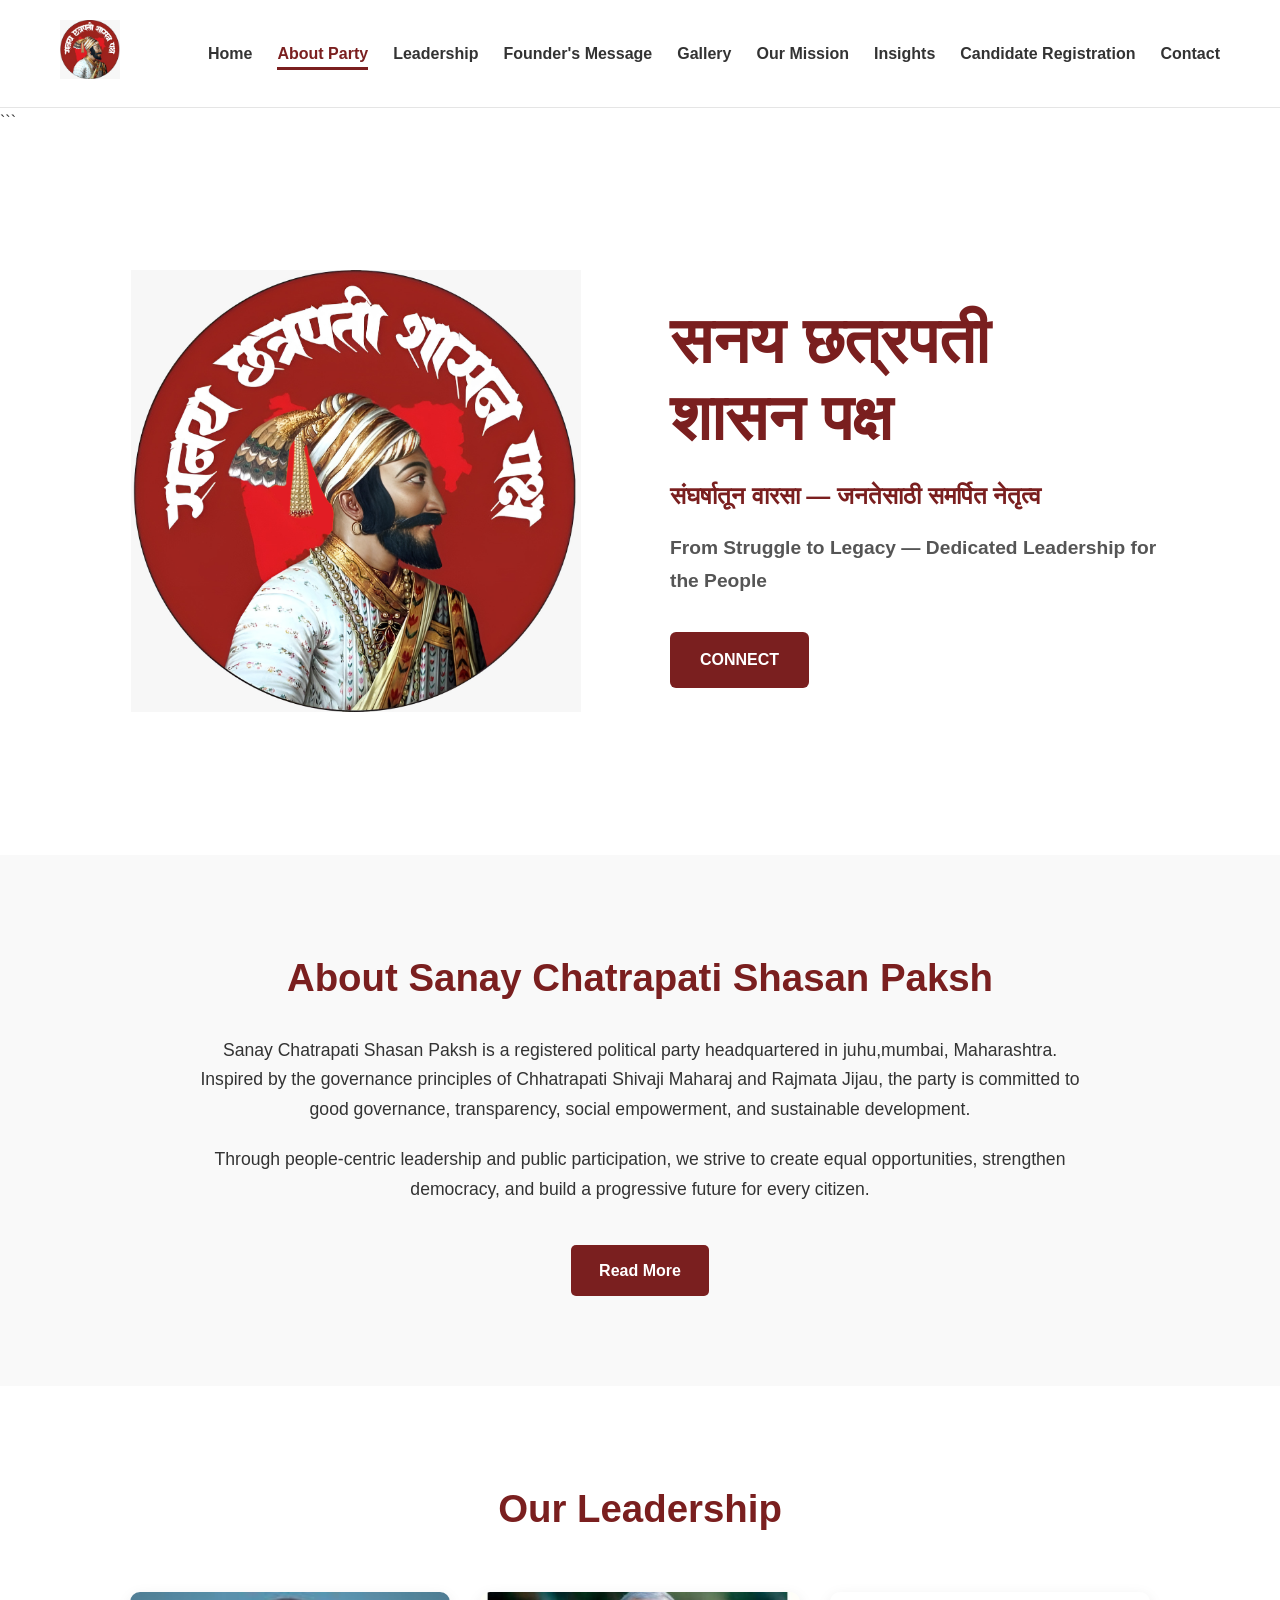
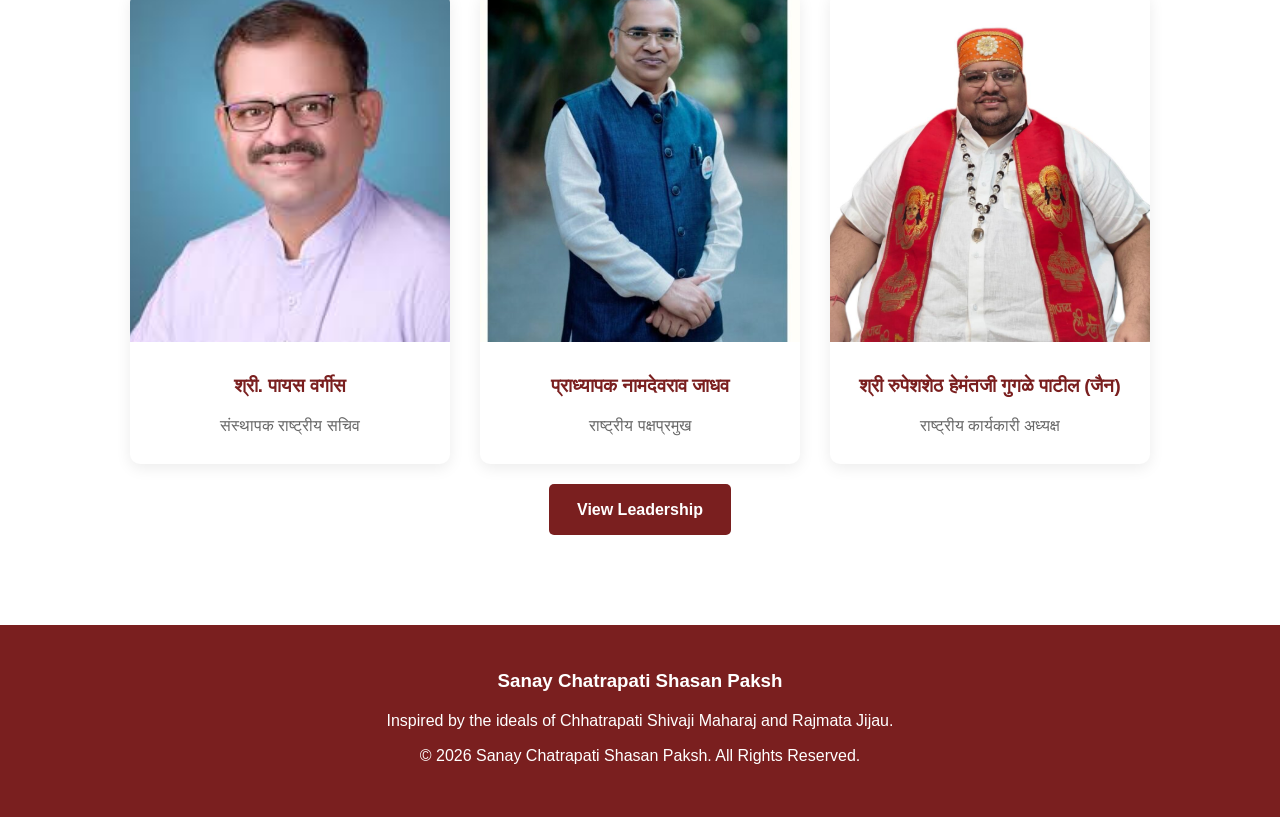
==== index.html @ 68e88aa5 "Add files via upload" ====
<!DOCTYPE html>

<html lang="en">

<head>
    <meta charset="UTF-8">
    <meta name="viewport" content="width=device-width, initial-scale=1.0">
    <title>सनय छत्रपतीशासन पक्ष</title>
    <link rel="stylesheet" href="style.css">
</head>

<body>

    <!-- Header -->
    <header>
        <nav class="navbar">
            <div class="logo-text">
                <img src="logo.jpeg" alt="Party Logo" class="logo-small">
            </div>

            <ul class="nav-links">
                <li><a href="index.html">Home</a></li>
                <li><a href="about.html" class="active">About Party</a></li>
                <li><a href="leadership.html">Leadership</a></li>
                <li><a href="founders-message.html">Founder's Message</a></li>
                <li><a href="gallery.html">Gallery</a></li>
                <li><a href="mission.html">Our Mission</a></li>
                <li><a href="insights.html">Insights</a></li>
                <li><a href="candidate-registration.html">Candidate Registration</a></li>
                <li><a href="contact.html">Contact</a></li>
            </ul>
        </nav>
        ```

        <!-- Hero Section -->
        <section class="hero">

            <div class="hero-left">
                <img src="logo.jpeg" alt="Sanay Chatrapati Shasan Paksh Logo" class="hero-logo">
            </div>

            <div class="hero-right">

                <h1>
                    सनय छत्रपती<br>
                    शासन पक्ष
                </h1>

                <h3 class="marathi-slogan">
                    संघर्षातून वारसा — जनतेसाठी समर्पित नेतृत्व
                </h3>

                <h4 class="english-slogan">
                    From Struggle to Legacy — Dedicated Leadership for the People
                </h4>

                <a href="contact.html" class="connect-btn">
                    CONNECT
                </a>

            </div>

        </section>

        <!-- About Preview -->

        <section class="about-preview">

            <h2>About Sanay Chatrapati Shasan Paksh</h2>

            <p>
                Sanay Chatrapati Shasan Paksh is a registered political party
                headquartered in juhu,mumbai, Maharashtra. Inspired by the governance
                principles of Chhatrapati Shivaji Maharaj and Rajmata Jijau,
                the party is committed to good governance, transparency,
                social empowerment, and sustainable development.
            </p>

            <p>
                Through people-centric leadership and public participation,
                we strive to create equal opportunities, strengthen democracy,
                and build a progressive future for every citizen.
            </p>

            <a href="about.html" class="read-more-btn">
                Read More
            </a>

        </section>

        <!-- Leadership Preview -->

        <section class="leadership-preview">

            <h2>Our Leadership</h2>

            <div class="leaders-container">

                <div class="leader-card">
                    <img src="Pius-Pullikottil.jpg" alt="श्री. पायस वर्गीस">
                    <h3>श्री. पायस वर्गीस</h3>
                    <p>संस्थापक राष्ट्रीय सचिव</p>
                </div>

                <div class="leader-card">
                    <img src="namdevrao-jadhav.jpg" alt="प्राध्यापक नामदेवराव जाधव">
                    <h3>प्राध्यापक नामदेवराव जाधव</h3>
                    <p>राष्ट्रीय पक्षप्रमुख</p>
                </div>

                <div class="leader-card">
                    <img src="rupesh-gugale.jpeg" alt="श्री रुपेशशेठ हेमंतजी गुगळे पाटील (जैन)">
                    <h3>श्री रुपेशशेठ हेमंतजी गुगळे पाटील (जैन)</h3>
                    <p> राष्ट्रीय कार्यकारी अध्यक्ष</p>
                </div>

            </div>

            <a href="leadership.html" class="read-more-btn">
                View Leadership
            </a>

        </section>

        <!-- Footer -->

        <footer>

            <h3>Sanay Chatrapati Shasan Paksh</h3>

            <p>
                Inspired by the ideals of Chhatrapati Shivaji Maharaj and
                Rajmata Jijau.
            </p>

            <p>
                © 2026 Sanay Chatrapati Shasan Paksh. All Rights Reserved.
            </p>

        </footer>

</body>

</html>
---- style.css ----
/* =========================
GLOBAL STYLES
========================= */

* {
    margin: 0;
    padding: 0;
    box-sizing: border-box;
}

body {
    font-family: Arial, Helvetica, sans-serif;
    background: #ffffff;
    color: #333333;
    line-height: 1.7;
}

/* =========================
NAVBAR
========================= */

.navbar {
    display: flex;
    justify-content: space-between;
    align-items: center;
    padding: 20px 60px;
    background: #ffffff;
    border-bottom: 1px solid #e5e5e5;
    position: sticky;
    top: 0;
    z-index: 1000;
}

.logo-small {
    width: 60px;
}

.nav-links {
    display: flex;
    list-style: none;
    gap: 25px;
}

.nav-links a {
    text-decoration: none;
    color: #333333;
    font-weight: 600;
    transition: 0.3s;
}

.nav-links a:hover {
    color: #7A1F1F;
}

.nav-links a.active {
    color: #7A1F1F;
    font-weight: bold;
    border-bottom: 3px solid #7A1F1F;
    padding-bottom: 5px;
}

/* =========================
HERO SECTION
========================= */
.hero {
    display: flex;
    align-items: center;
    justify-content: center;
    gap: 60px;
    padding: 80px 8%;
    min-height: 80vh;
}

.hero-left {
    flex: 1;
    text-align: center;
}

.hero-logo {
    width: 100%;
    max-width: 450px;
}

.hero-right {
    flex: 1;
}

.hero-right h1 {
    font-size: 4rem;
    color: #7A1F1F;
    line-height: 1.2;
    margin-bottom: 20px;
}

.marathi-slogan {
    color: #7A1F1F;
    font-size: 1.5rem;
    margin-bottom: 15px;
}

.english-slogan {
    color: #555;
    font-size: 1.2rem;
    margin-bottom: 35px;
}

.connect-btn {
    display: inline-block;
    background: #7A1F1F;
    color: white;
    padding: 14px 30px;
    border-radius: 6px;
    text-decoration: none;
    font-weight: bold;
    transition: 0.3s;
}

.connect-btn:hover {
    background: #5B1515;
}

/* =========================
ABOUT PREVIEW
========================= */

.about-preview {
    text-align: center;
    padding: 90px 10%;
    background: #f9f9f9;
}

.about-preview h2 {
    color: #7A1F1F;
    font-size: 2.4rem;
    margin-bottom: 25px;
}

.about-preview p {
    max-width: 900px;
    margin: 0 auto 20px;
    font-size: 1.1rem;
}

/* =========================
BUTTON
========================= */

.read-more-btn {
    display: inline-block;
    margin-top: 20px;
    padding: 12px 28px;
    background: #7A1F1F;
    color: white;
    text-decoration: none;
    border-radius: 5px;
    font-weight: bold;
    transition: 0.3s;
}

.read-more-btn:hover {
    background: #5B1515;
}

/* =========================
LEADERSHIP SECTION
========================= */

.leadership-preview {
    padding: 90px 8%;
    text-align: center;
}

.leadership-preview h2 {
    font-size: 2.4rem;
    color: #7A1F1F;
    margin-bottom: 50px;
}

.leaders-container {
    display: flex;
    justify-content: center;
    gap: 30px;
    flex-wrap: wrap;
}

.leader-card {
    width: 320px;
    background: white;
    border-radius: 10px;
    overflow: hidden;
    box-shadow: 0 4px 15px rgba(0, 0, 0, 0.08);
    transition: 0.3s;
}

.leader-card:hover {
    transform: translateY(-8px);
}

.leader-card img {
    width: 100%;
    height: 350px;
    object-fit: cover;
}

.leader-card h3 {
    color: #7A1F1F;
    margin-top: 20px;
    padding: 0 15px;
}

.leader-card p {
    padding: 10px 15px 25px;
    color: #666;
}

/* =========================
FOOTER
========================= */

footer {
    background: #7A1F1F;
    color: white;
    text-align: center;
    padding: 40px 20px;
}

footer h3 {
    margin-bottom: 10px;
}

footer p {
    margin: 8px 0;
}

/* =========================
RESPONSIVE
========================= */

@media(max-width:992px) {

    .hero {
        flex-direction: column;
        text-align: center;
    }

    .hero-right h1 {
        font-size: 3rem;
    }

    .navbar {
        flex-direction: column;
        gap: 20px;
        padding: 20px;
    }

    .nav-links {
        flex-wrap: wrap;
        justify-content: center;
    }

}

@media(max-width:768px) {

    .hero-right h1 {
        font-size: 2.2rem;
    }

    .marathi-slogan {
        font-size: 1.2rem;
    }

    .english-slogan {
        font-size: 1rem;
    }

    .leader-card {
        width: 100%;
        max-width: 350px;
    }

}

/* ABOUT PAGE */

.about-banner {
    text-align: center;
    padding: 80px 10%;
    background: #f9f9f9;
}

.about-banner h1 {
    color: #7A1F1F;
    font-size: 3rem;
    margin-bottom: 15px;
}

.about-gallery {
    padding: 60px 8%;
}

.gallery-grid {
    display: grid;
    grid-template-columns: repeat(2, 1fr);
    gap: 20px;
}

.gallery-grid img {
    width: 100%;
    height: 350px;
    object-fit: cover;
    border-radius: 10px;
}

.about-content,
.core-values,
.vision-section {
    padding: 80px 10%;
    text-align: center;
}

.about-content h2,
.core-values h2,
.vision-section h2 {
    color: #7A1F1F;
    margin-bottom: 25px;
}

.values-grid {
    display: grid;
    grid-template-columns: repeat(auto-fit, minmax(250px, 1fr));
    gap: 20px;
    margin-top: 30px;
}

.value-card {
    background: white;
    padding: 30px;
    border-radius: 10px;
    box-shadow: 0 4px 15px rgba(0, 0, 0, 0.08);
}

@media(max-width:768px) {

    .gallery-grid {
        grid-template-columns: 1fr;
    }

    .about-banner h1 {
        font-size: 2rem;
    }

}

/* LEADERSHIP PAGE */

.leader-profile {
    display: flex;
    align-items: center;
    gap: 50px;
    padding: 80px 10%;
}

.leader-image {
    flex: 1;
}

.leader-image img {
    width: 100%;
    max-width: 400px;
    border-radius: 12px;
    box-shadow: 0 4px 15px rgba(0, 0, 0, 0.15);
}

.leader-details {
    flex: 2;
}

.leader-details h2 {
    color: #7A1F1F;
    margin-bottom: 10px;
}

.leader-details h4 {
    margin-bottom: 20px;
    color: #666;
}

.leader-details ul {
    padding-left: 20px;
}

.leader-details li {
    margin-bottom: 12px;
}

@media(max-width:768px) {

    .leader-profile {
        flex-direction: column;
        text-align: center;
    }

    .leader-details ul {
        text-align: left;
    }

}

/* FOUNDERS MESSAGE PAGE */

.founder-content {
    padding: 80px 10%;
    background: #f9f9f9;
}

.founder-text {
    max-width: 900px;
    margin: auto;
    background: white;
    padding: 40px;
    border-radius: 10px;
    box-shadow: 0 4px 15px rgba(0, 0, 0, 0.08);
}

.founder-text p {
    margin-bottom: 20px;
    line-height: 1.8;
    font-size: 1.1rem;
}

.founder-text strong {
    color: #7A1F1F;
}

/* GALLERY PAGE */

.gallery-section {
    padding: 80px 8%;
    background: #f9f9f9;
}

.gallery-grid {
    display: grid;
    grid-template-columns: repeat(4, 1fr);
    gap: 15px;
}

.gallery-grid img {
    width: 100%;
    height: 220px;
    object-fit: cover;
    border-radius: 8px;
    transition: 0.3s;
}

.gallery-grid img:hover {
    transform: scale(1.05);
}

/* RESPONSIVE */
@media(max-width:992px) {
    .gallery-grid {
        grid-template-columns: repeat(3, 1fr);
    }
}

@media(max-width:768px) {
    .gallery-grid {
        grid-template-columns: repeat(2, 1fr);
    }
}

@media(max-width:480px) {
    .gallery-grid {
        grid-template-columns: 1fr;
    }
}

/* MISSION PAGE */

.mission-content {
    padding: 80px 10%;
    background: #f9f9f9;
}

.mission-box {
    background: white;
    padding: 40px;
    border-radius: 10px;
    box-shadow: 0 4px 15px rgba(0, 0, 0, 0.08);
    max-width: 900px;
    margin: auto;
}

.mission-box h2 {
    color: #7A1F1F;
    margin-bottom: 20px;
}

.mission-box p {
    margin-bottom: 20px;
    line-height: 1.8;
    font-size: 1.1rem;
}

.insights-section {
    padding: 80px 10%;
    text-align: center;
}

.insights-grid {
    display: flex;
    flex-direction: column;
    gap: 15px;
    margin-top: 30px;
}

.insights-grid a {
    display: block;
    padding: 15px;
    background: #f9f9f9;
    border-radius: 8px;
    text-decoration: none;
    color: #333;
    transition: 0.3s;
}

.insights-grid a:hover {
    background: #7A1F1F;
    color: white;
}

/* INSIGHTS PAGE */

.insights-page {
    padding: 80px 10%;
    background: #f9f9f9;
    display: flex;
    flex-direction: column;
    gap: 25px;
}

.insight-card {
    background: white;
    padding: 30px;
    border-radius: 10px;
    box-shadow: 0 4px 15px rgba(0, 0, 0, 0.08);
    transition: 0.3s;
}

.insight-card:hover {
    transform: translateY(-5px);
}

.insight-card h2 {
    color: #7A1F1F;
    margin-bottom: 10px;
}

.insight-card p {
    margin-bottom: 10px;
    color: #555;
}

.insight-card a {
    color: #7A1F1F;
    font-weight: bold;
    text-decoration: none;
}

/* REGISTRATION FORM */

.form-section {
    padding: 80px 10%;
    background: #f9f9f9;
}

.form-box {
    max-width: 800px;
    margin: auto;
    background: white;
    padding: 40px;
    border-radius: 10px;
    box-shadow: 0 4px 15px rgba(0, 0, 0, 0.08);
}

.form-box h2 {
    color: #7A1F1F;
    margin-bottom: 20px;
    text-align: center;
}

form {
    display: flex;
    flex-direction: column;
}

label {
    margin-top: 15px;
    font-weight: bold;
}

input,
select,
textarea {
    padding: 12px;
    margin-top: 5px;
    border: 1px solid #ccc;
    border-radius: 6px;
    font-size: 1rem;
}

button {
    margin-top: 25px;
    padding: 14px;
    background: #7A1F1F;
    color: white;
    border: none;
    border-radius: 6px;
    font-size: 1rem;
    cursor: pointer;
    transition: 0.3s;
}

button:hover {
    background: #5B1515;
}

/* CONTACT PAGE */

.contact-section {
    padding: 80px 10%;
    background: #f9f9f9;
}

.contact-container {
    display: flex;
    gap: 50px;
    max-width: 1000px;
    margin: auto;
    background: white;
    padding: 40px;
    border-radius: 10px;
    box-shadow: 0 4px 15px rgba(0, 0, 0, 0.08);
}

.contact-info,
.contact-form {
    flex: 1;
}

.contact-info h2,
.contact-form h2 {
    color: #7A1F1F;
    margin-bottom: 20px;
}

.contact-form form {
    display: flex;
    flex-direction: column;
    gap: 15px;
}

.contact-form input,
.contact-form textarea {
    padding: 12px;
    border: 1px solid #ccc;
    border-radius: 6px;
    font-size: 1rem;
}

.contact-form button {
    padding: 12px;
    background: #7A1F1F;
    color: white;
    border: none;
    border-radius: 6px;
    cursor: pointer;
    transition: 0.3s;
}

.contact-form button:hover {
    background: #5B1515;
}

@media(max-width:768px) {

    .contact-container {
        flex-direction: column;
    }

}
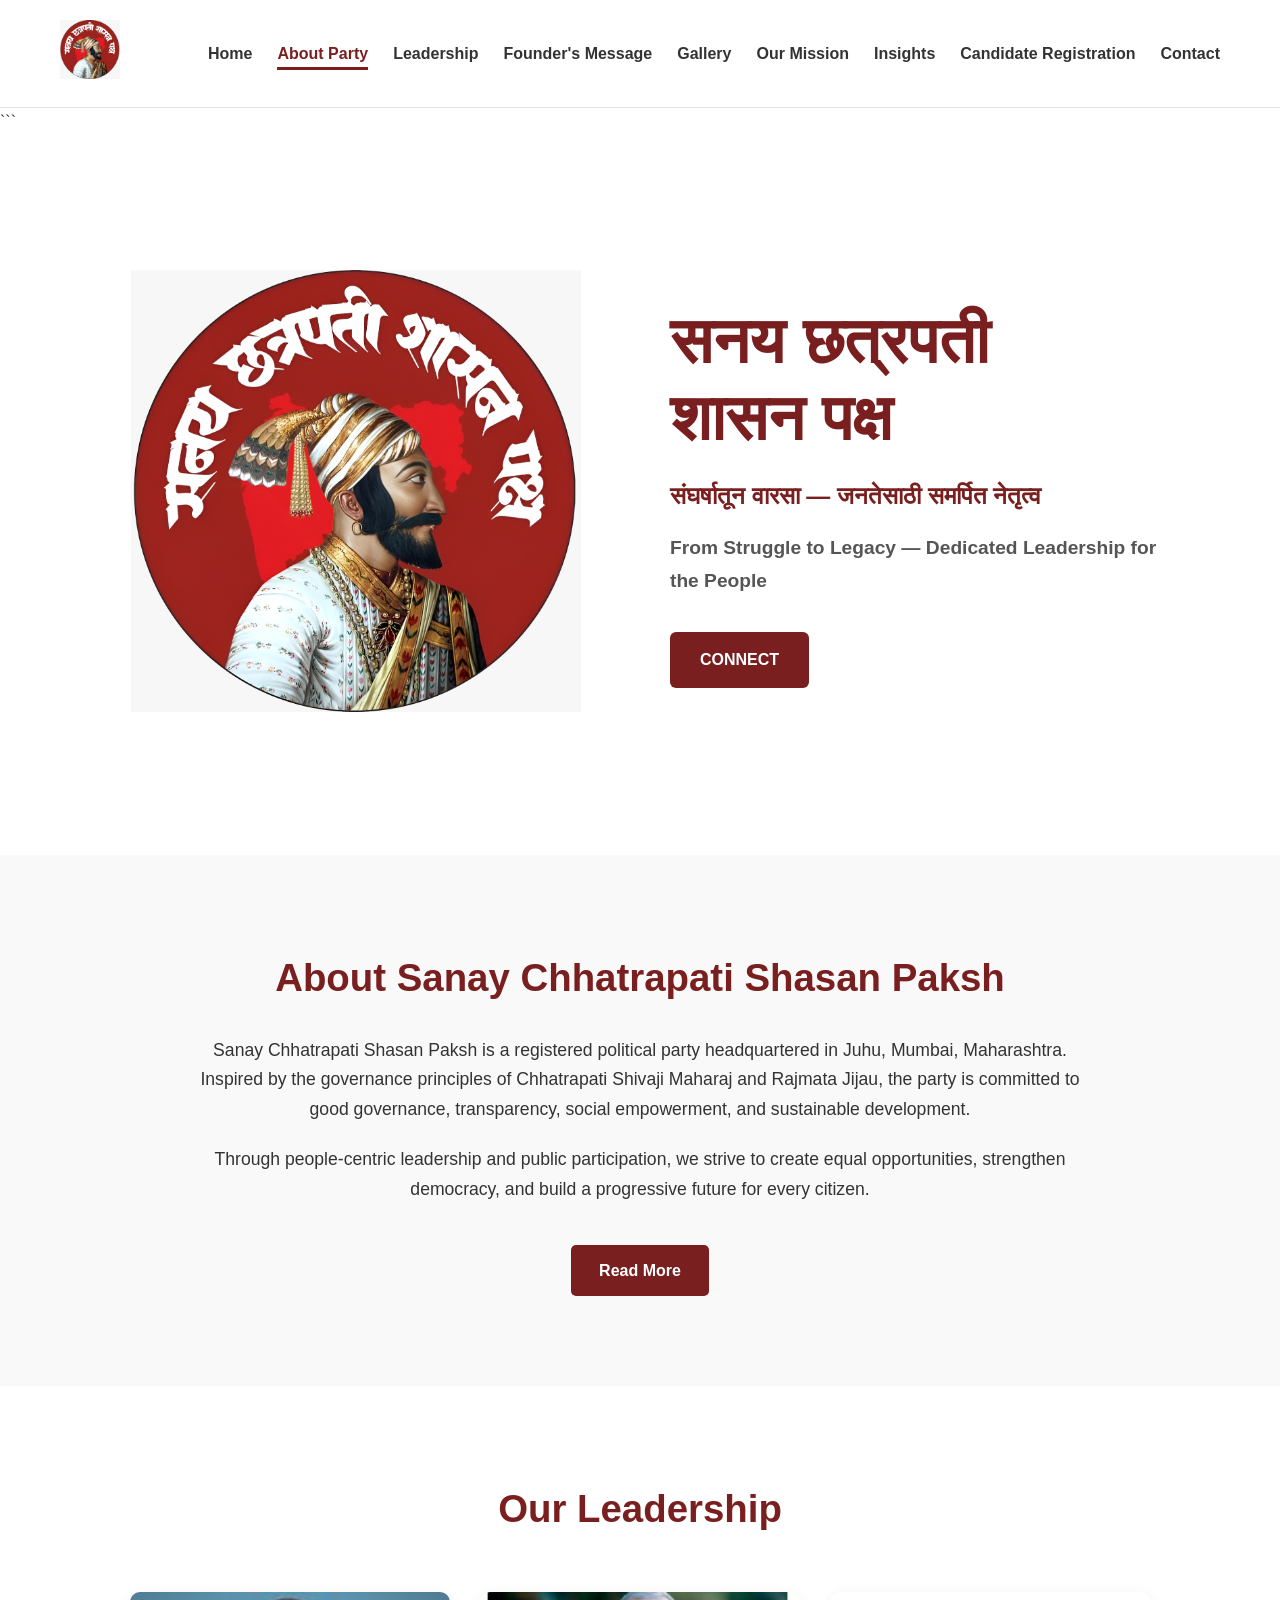
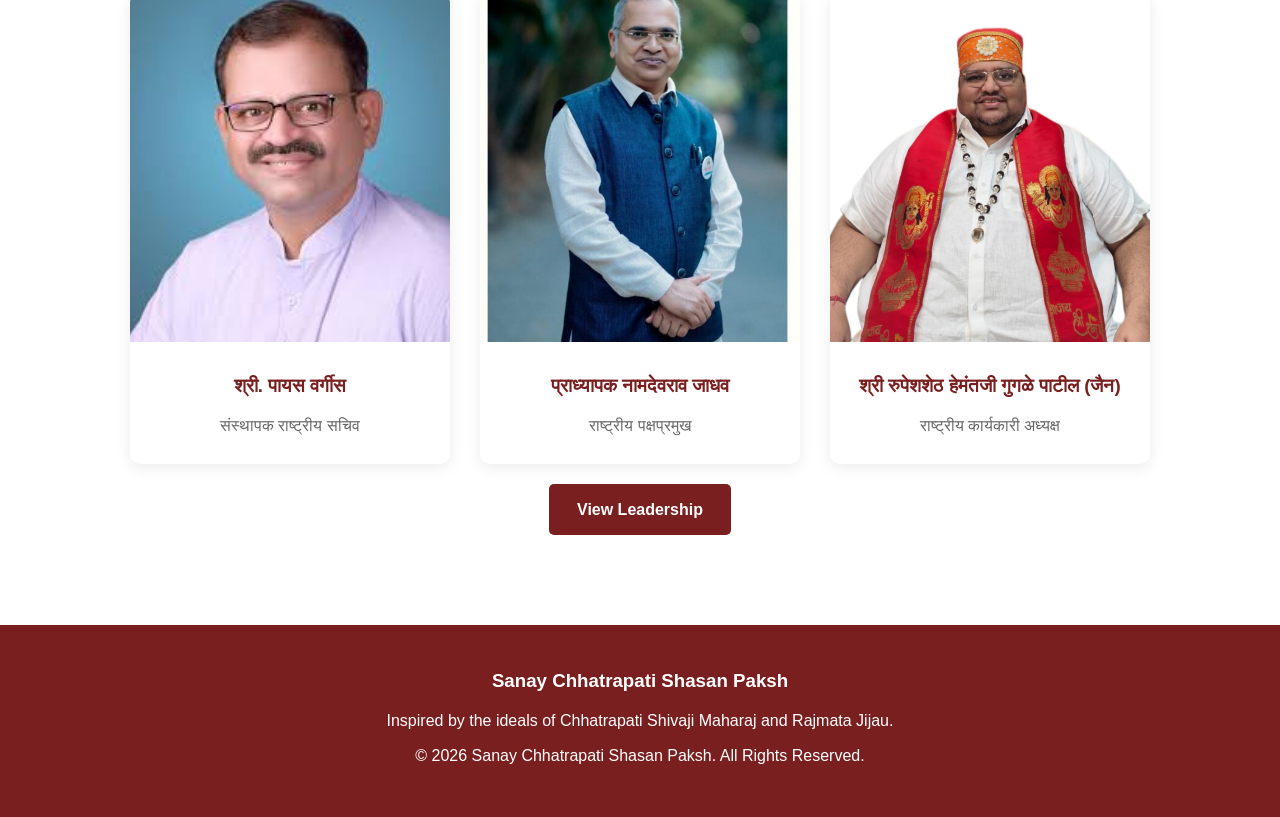
==== commit d0574016: "Update index.html" ====
--- a/index.html
+++ b/index.html
@@ -36,7 +36,7 @@
         <section class="hero">
 
             <div class="hero-left">
-                <img src="logo.jpeg" alt="Sanay Chatrapati Shasan Paksh Logo" class="hero-logo">
+                <img src="logo.jpeg" alt="Sanay Chhatrapati Shasan Paksh Logo" class="hero-logo">
             </div>
 
             <div class="hero-right">
@@ -66,11 +66,11 @@
 
         <section class="about-preview">
 
-            <h2>About Sanay Chatrapati Shasan Paksh</h2>
+            <h2>About Sanay Chhatrapati Shasan Paksh</h2>
 
             <p>
-                Sanay Chatrapati Shasan Paksh is a registered political party
-                headquartered in juhu,mumbai, Maharashtra. Inspired by the governance
+                Sanay Chhatrapati Shasan Paksh is a registered political party
+                headquartered in Juhu, Mumbai, Maharashtra. Inspired by the governance
                 principles of Chhatrapati Shivaji Maharaj and Rajmata Jijau,
                 the party is committed to good governance, transparency,
                 social empowerment, and sustainable development.
@@ -126,7 +126,7 @@
 
         <footer>
 
-            <h3>Sanay Chatrapati Shasan Paksh</h3>
+            <h3>Sanay Chhatrapati Shasan Paksh</h3>
 
             <p>
                 Inspired by the ideals of Chhatrapati Shivaji Maharaj and
@@ -134,11 +134,11 @@
             </p>
 
             <p>
-                © 2026 Sanay Chatrapati Shasan Paksh. All Rights Reserved.
+                © 2026 Sanay Chhatrapati Shasan Paksh. All Rights Reserved.
             </p>
 
         </footer>
 
 </body>
 
-</html>+</html>
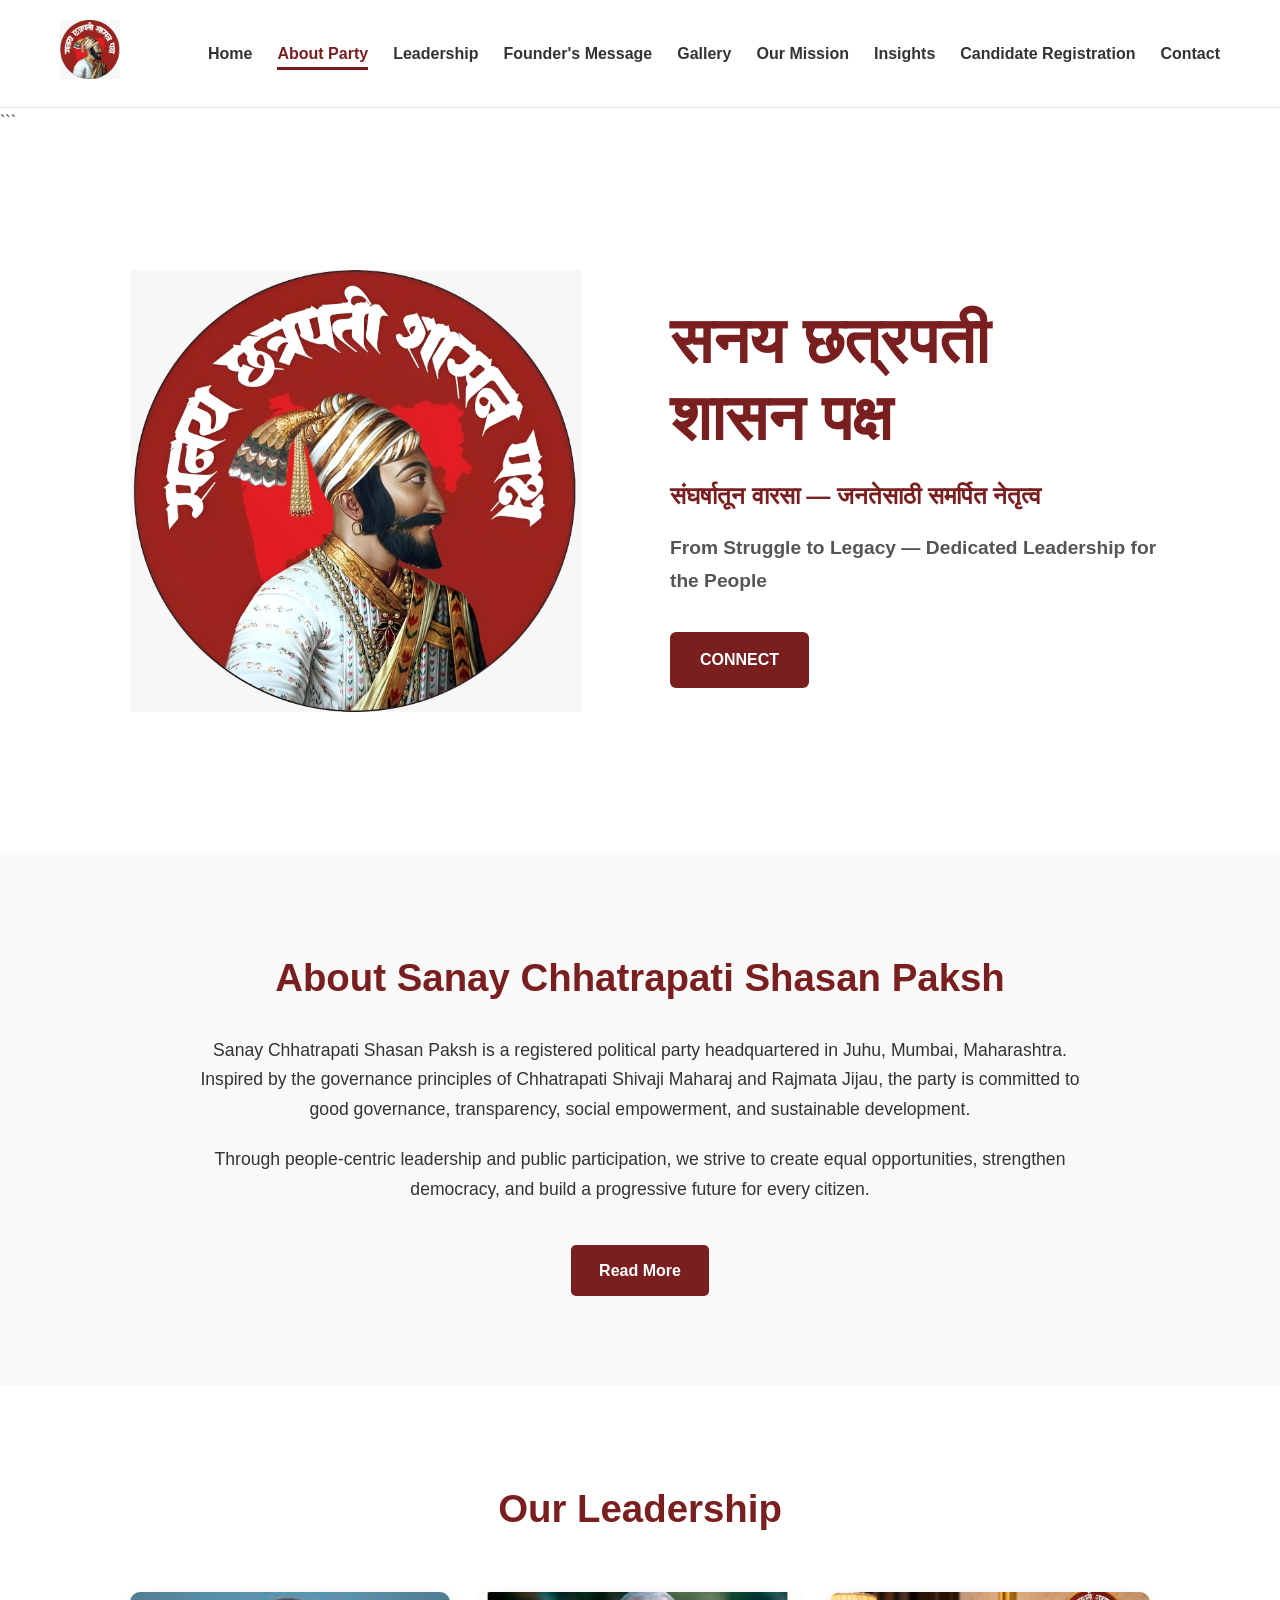
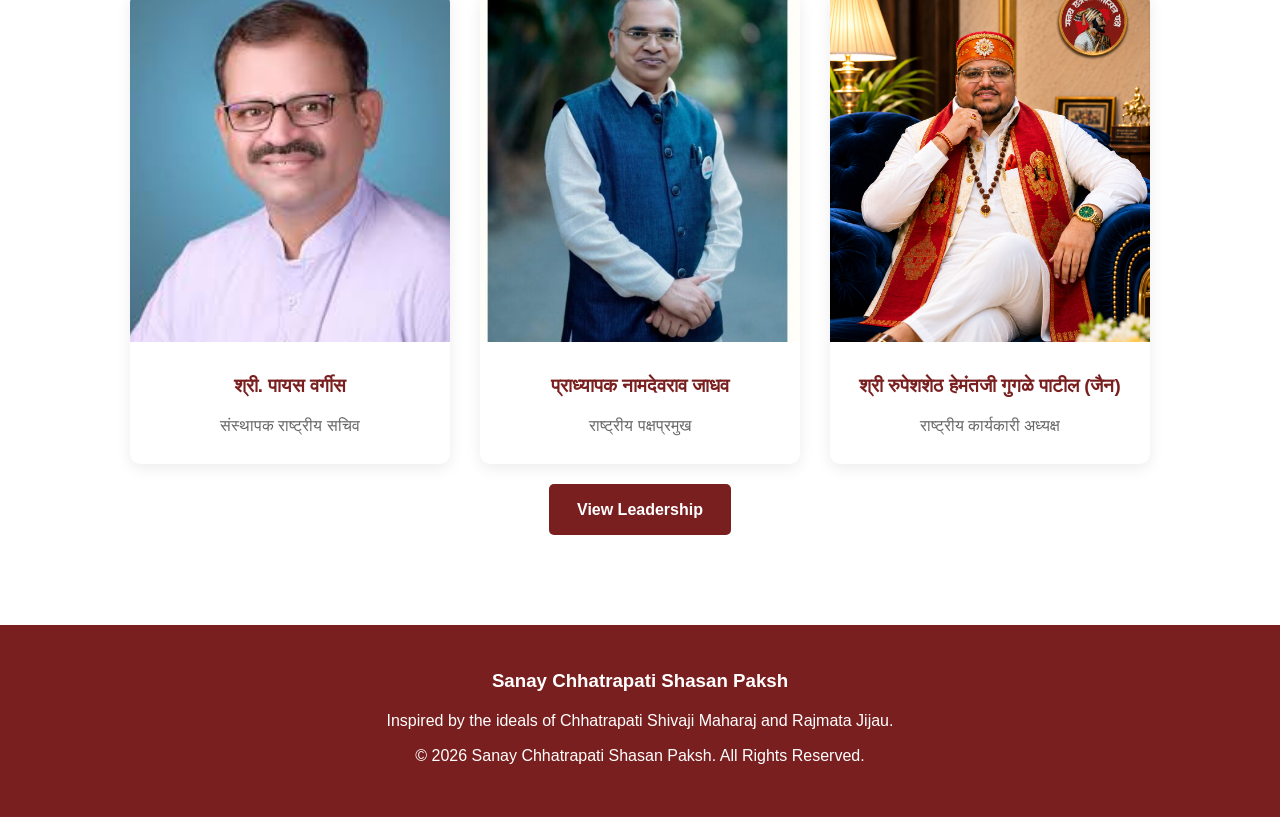
==== commit 374f8612: "Update index.html" ====
--- a/index.html
+++ b/index.html
@@ -109,7 +109,7 @@
                 </div>
 
                 <div class="leader-card">
-                    <img src="rupesh-gugale.jpeg" alt="श्री रुपेशशेठ हेमंतजी गुगळे पाटील (जैन)">
+                    <img src="rupesh-gugale.png" alt="श्री रुपेशशेठ हेमंतजी गुगळे पाटील (जैन)">
                     <h3>श्री रुपेशशेठ हेमंतजी गुगळे पाटील (जैन)</h3>
                     <p> राष्ट्रीय कार्यकारी अध्यक्ष</p>
                 </div>
